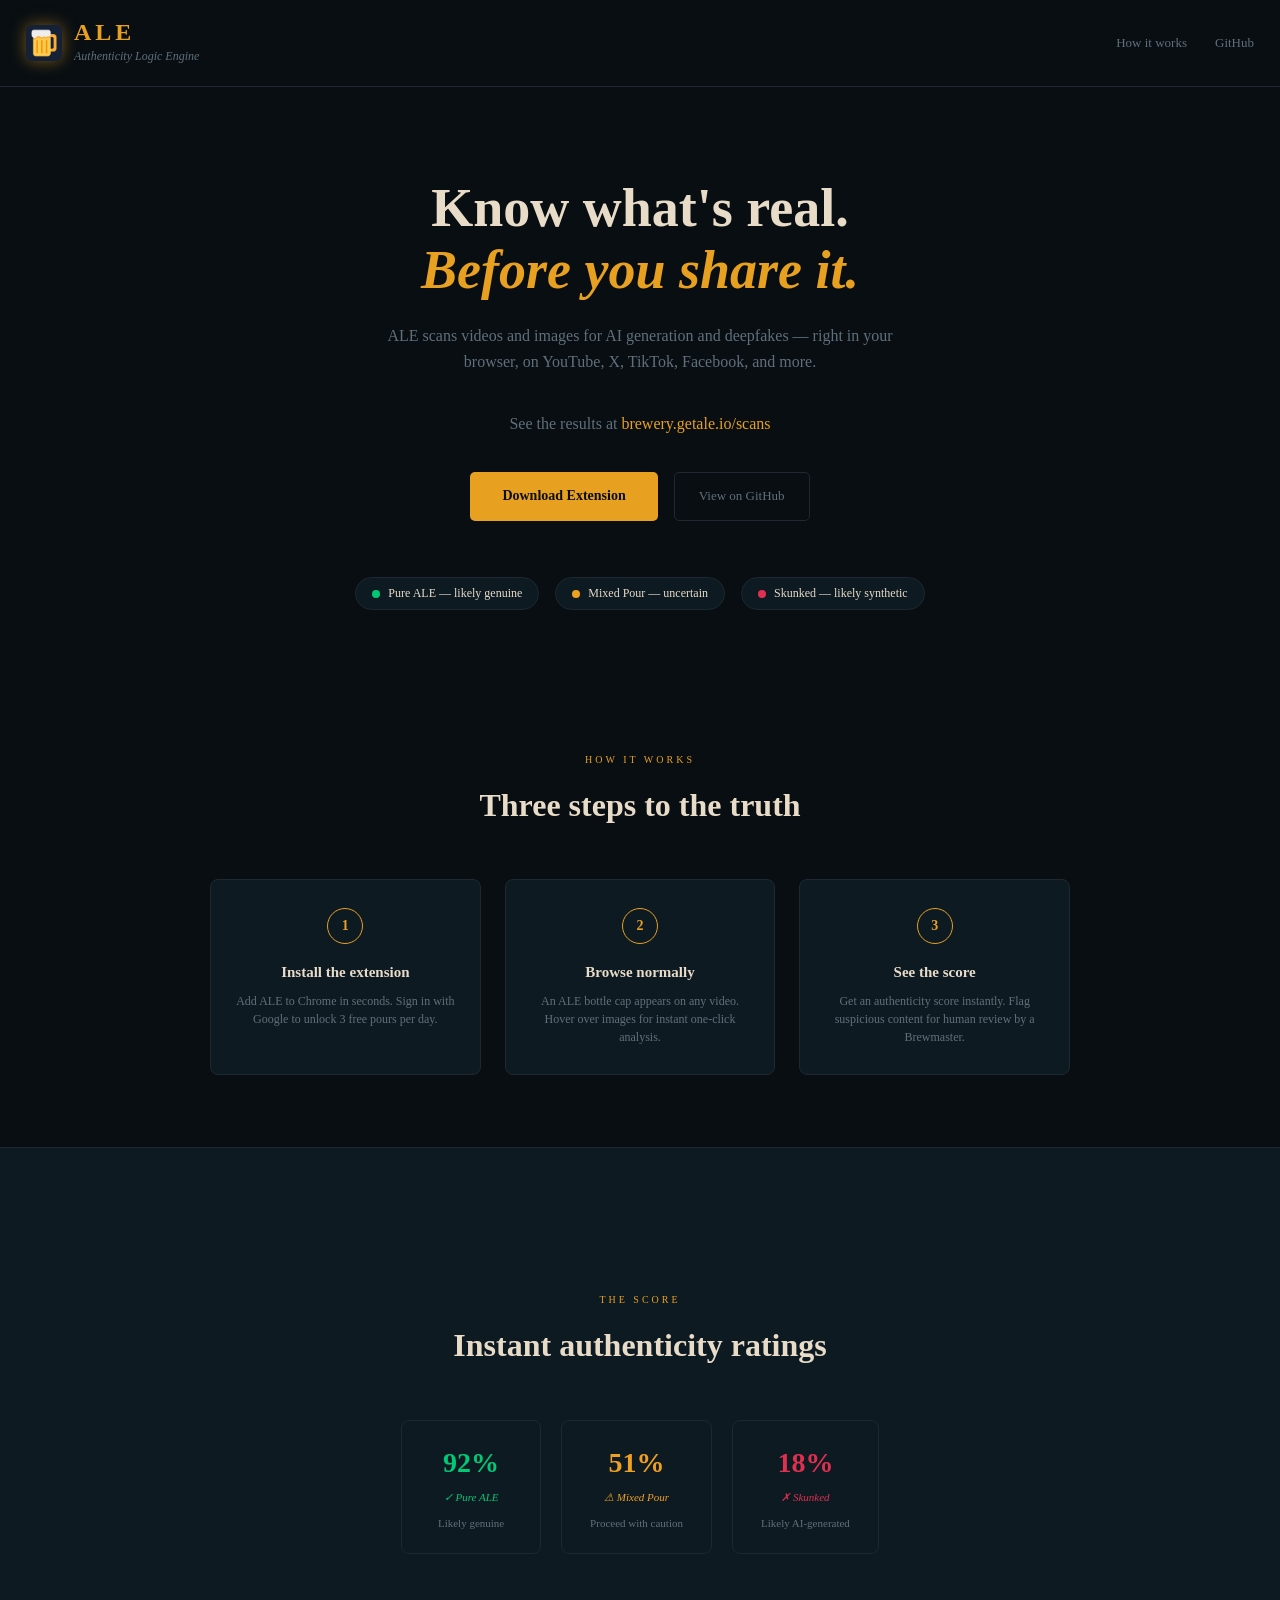
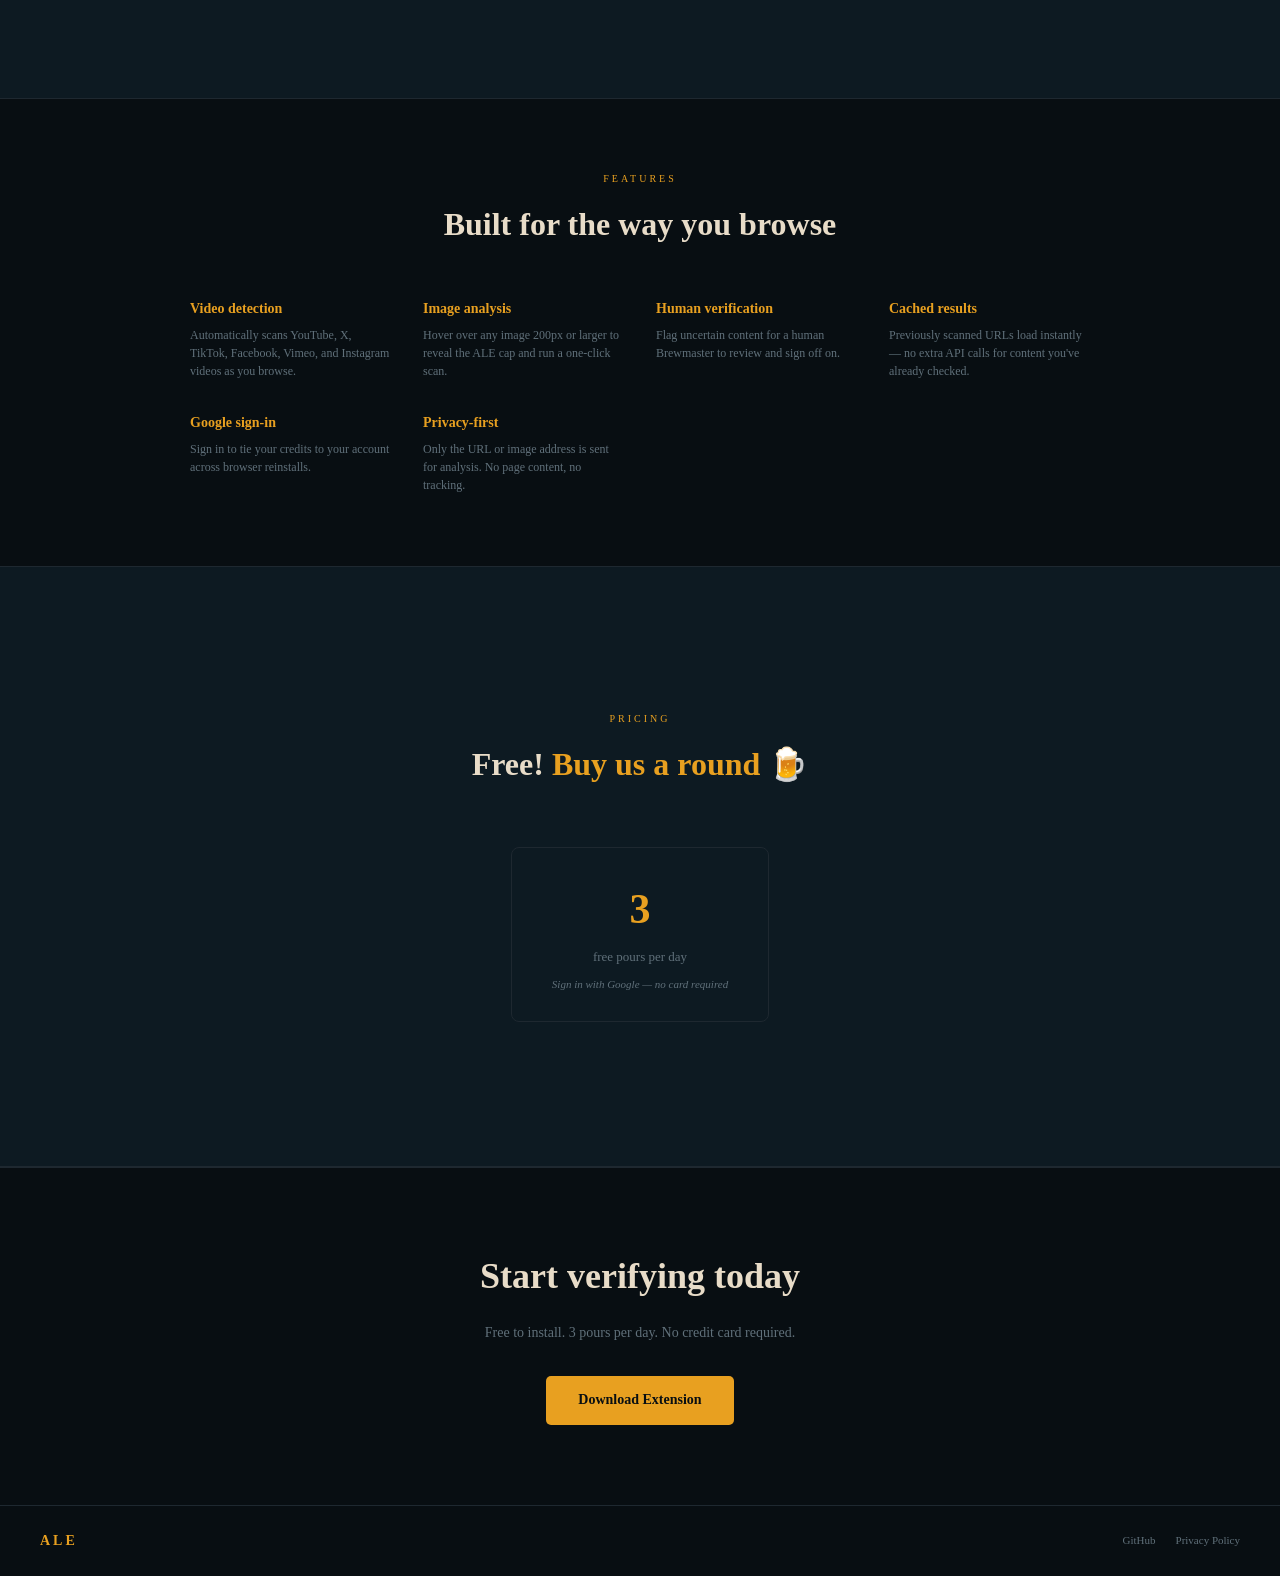
==== docs/index.html @ cec9a6ce "Fixed download button." ====
<!DOCTYPE html>
<html lang="en">
<head>
  <meta charset="UTF-8" />
  <meta name="viewport" content="width=device-width, initial-scale=1.0" />
  <title>ALE — Authenticity Logic Engine</title>
  <meta name="description" content="A Chrome extension that scans videos and images for AI generation and deepfakes — right in your browser." />
  <style>
    *, *::before, *::after { box-sizing: border-box; margin: 0; padding: 0; }

    :root {
      --bg:      #080E12;
      --card:    #0D1A22;
      --border:  #1E2830;
      --amber:   #E8A020;
      --gold:    #FFB84A;
      --muted:   #60707A;
      --text:    #E8DCC8;
      --real:    #00C875;
      --mixed:   #F0A020;
      --skunked: #E03050;
    }

    body {
      background: var(--bg);
      color: var(--text);
      font-family: Georgia, 'Times New Roman', serif;
      line-height: 1.6;
    }

    a { color: var(--amber); text-decoration: none; }
    a:hover { color: var(--gold); }

    /* ── Nav ── */
    nav {
      display: flex;
      align-items: center;
      justify-content: space-between;
      padding: 20px 26px;
      border-bottom: 1px solid var(--border);
    }

    .nav-logo {
      display: flex;
      align-items: center;
      gap: 12px;
      text-decoration: none;
    }

    .nav-logo-icon {
      width: 36px;
      height: 36px;
      border-radius: 6px;
      filter: drop-shadow(0 0 8px rgba(232, 160, 32, 0.5));
    }

    .nav-logo-text {
      font-size: 24px;
      font-weight: bold;
      letter-spacing: 4px;
      color: var(--amber);
      line-height: 1;
    }

    .nav-logo-tagline {
      font-size: 12px;
      color: var(--muted);
      font-style: italic;
      margin-top: 3px;
    }

    .nav-links {
      display: flex;
      gap: 28px;
      font-size: 13px;
      color: var(--muted);
    }

    .nav-links a { color: var(--muted); transition: color 0.15s; }
    .nav-links a:hover { color: var(--text); }

    /* ── Hero ── */
    .hero {
      text-align: center;
      padding: 90px 24px 70px;
      max-width: 720px;
      margin: 0 auto;
    }

    .hero-eyebrow {
      font-size: 11px;
      letter-spacing: 3px;
      text-transform: uppercase;
      color: var(--amber);
      margin-bottom: 20px;
    }

    .hero h1 {
      font-size: clamp(32px, 6vw, 54px);
      line-height: 1.15;
      color: var(--text);
      margin-bottom: 22px;
    }

    .hero h1 em {
      font-style: italic;
      color: var(--amber);
    }

    .hero p {
      font-size: 16px;
      color: var(--muted);
      max-width: 520px;
      margin: 0 auto 36px;
    }

    .btn-primary {
      display: inline-block;
      padding: 13px 32px;
      background: var(--amber);
      color: var(--bg);
      border-radius: 5px;
      font-family: Georgia, serif;
      font-size: 14px;
      font-weight: bold;
      transition: background 0.15s;
    }

    .btn-primary:hover { background: var(--gold); color: var(--bg); }

    .btn-secondary {
      display: inline-block;
      padding: 13px 24px;
      border: 1px solid var(--border);
      color: var(--muted);
      border-radius: 5px;
      font-family: Georgia, serif;
      font-size: 13px;
      margin-left: 12px;
      transition: border-color 0.15s, color 0.15s;
    }

    .btn-secondary:hover { border-color: var(--amber); color: var(--text); }

    /* ── Demo pill ── */
    .demo-pills {
      display: flex;
      justify-content: center;
      gap: 16px;
      margin-top: 56px;
      flex-wrap: wrap;
    }

    .pill {
      background: var(--card);
      border: 1px solid var(--border);
      border-radius: 999px;
      padding: 6px 16px;
      font-size: 12px;
      display: flex;
      align-items: center;
      gap: 8px;
    }

    .pill-dot {
      width: 8px;
      height: 8px;
      border-radius: 50%;
      flex-shrink: 0;
    }

    /* ── How it works ── */
    section { padding: 72px 24px; }

    .section-label {
      text-align: center;
      font-size: 10px;
      letter-spacing: 3px;
      text-transform: uppercase;
      color: var(--amber);
      margin-bottom: 12px;
    }

    section h2 {
      text-align: center;
      font-size: clamp(22px, 4vw, 32px);
      color: var(--text);
      margin-bottom: 48px;
    }

    .steps {
      display: grid;
      grid-template-columns: repeat(auto-fit, minmax(220px, 1fr));
      gap: 24px;
      max-width: 860px;
      margin: 0 auto;
    }

    .step {
      background: var(--card);
      border: 1px solid var(--border);
      border-radius: 8px;
      padding: 28px 24px;
      text-align: center;
    }

    .step-num {
      width: 36px;
      height: 36px;
      border-radius: 50%;
      border: 1px solid var(--amber);
      color: var(--amber);
      font-size: 14px;
      font-weight: bold;
      display: flex;
      align-items: center;
      justify-content: center;
      margin: 0 auto 16px;
    }

    .step h3 {
      font-size: 15px;
      color: var(--text);
      margin-bottom: 8px;
    }

    .step p {
      font-size: 12px;
      color: var(--muted);
      line-height: 1.5;
    }

    /* ── Features ── */
    .features-bg { background: var(--card); border-top: 1px solid var(--border); border-bottom: 1px solid var(--border); }

    .features {
      display: grid;
      grid-template-columns: repeat(auto-fit, minmax(200px, 1fr));
      gap: 32px;
      max-width: 900px;
      margin: 0 auto;
    }

    .feature h3 {
      font-size: 14px;
      color: var(--amber);
      margin-bottom: 6px;
    }

    .feature p {
      font-size: 12px;
      color: var(--muted);
      line-height: 1.5;
    }

    /* ── Score sample ── */
    .score-row {
      display: flex;
      justify-content: center;
      gap: 20px;
      flex-wrap: wrap;
      max-width: 600px;
      margin: 0 auto;
    }

    .score-card {
      background: var(--card);
      border: 1px solid var(--border);
      border-radius: 8px;
      padding: 20px 28px;
      text-align: center;
      min-width: 140px;
    }

    .score-val {
      font-size: 28px;
      font-weight: bold;
      margin-bottom: 4px;
    }

    .score-tag {
      font-size: 11px;
      font-style: italic;
    }

    /* ── Credits ── */
    .credits-section { text-align: center; }

    .credits-box {
      display: inline-block;
      background: var(--card);
      border: 1px solid var(--border);
      border-radius: 8px;
      padding: 28px 40px;
      margin-top: 8px;
    }

    .credits-box .big { font-size: 42px; font-weight: bold; color: var(--amber); }
    .credits-box .label { font-size: 13px; color: var(--muted); margin-top: 4px; }
    .credits-box .sub { font-size: 11px; color: var(--muted); margin-top: 8px; font-style: italic; }

    /* ── CTA ── */
    .cta-section {
      text-align: center;
      padding: 80px 24px;
      border-top: 1px solid var(--border);
    }

    .cta-section h2 {
      font-size: clamp(22px, 4vw, 36px);
      margin-bottom: 16px;
    }

    .cta-section p {
      color: var(--muted);
      font-size: 14px;
      margin-bottom: 32px;
    }

    /* ── Footer ── */
    footer {
      border-top: 1px solid var(--border);
      padding: 24px 40px;
      display: flex;
      align-items: center;
      justify-content: space-between;
      flex-wrap: wrap;
      gap: 12px;
    }

    footer .foot-logo { font-size: 14px; font-weight: bold; letter-spacing: 3px; color: var(--amber); }
    footer .foot-links { display: flex; gap: 20px; font-size: 11px; color: var(--muted); }
    footer .foot-links a { color: var(--muted); transition: color 0.15s; }
    footer .foot-links a:hover { color: var(--text); }
  </style>
</head>
<body>

<nav>
  <a class="nav-logo" href="#">
    <img src="ale-icon.png" alt="ALE" width="36" height="36" class="nav-logo-icon">
    <div>
      <div class="nav-logo-text">ALE</div>
      <div class="nav-logo-tagline">Authenticity Logic Engine</div>
    </div>
  </a>
  <div class="nav-links">
    <a href="#how-it-works">How it works</a>
    <a href="https://github.com/jackfperryjr/ale-extension" target="_blank" rel="noopener">GitHub</a>
  </div>
</nav>

<!-- ── Hero ── -->
<section class="hero">
  <h1>Know what's real.<br><em>Before you share it.</em></h1>
  <p>
    ALE scans videos and images for AI generation and deepfakes — right in your browser,
    on YouTube, X, TikTok, Facebook, and more.
  </p>
  <p>
    See the results at <a href="https://brewery.getale.io/scans" target="_blank" rel="noopener">brewery.getale.io/scans</a>
  </p>
  <div>
    <a class="btn-primary" href="https://github.com/jackfperryjr/ale-extension/releases/latest/download/ale-extension.zip">
      Download Extension
    </a>
    <a class="btn-secondary" href="https://github.com/jackfperryjr/ale-extension" target="_blank" rel="noopener">
      View on GitHub
    </a>
  </div>

  <div class="demo-pills">
    <div class="pill">
      <span class="pill-dot" style="background: var(--real)"></span>
      <span>Pure ALE &mdash; likely genuine</span>
    </div>
    <div class="pill">
      <span class="pill-dot" style="background: var(--mixed)"></span>
      <span>Mixed Pour &mdash; uncertain</span>
    </div>
    <div class="pill">
      <span class="pill-dot" style="background: var(--skunked)"></span>
      <span>Skunked &mdash; likely synthetic</span>
    </div>
  </div>
</section>

<!-- ── How it works ── -->
<section id="how-it-works">
  <p class="section-label">How it works</p>
  <h2>Three steps to the truth</h2>
  <div class="steps">
    <div class="step">
      <div class="step-num">1</div>
      <h3>Install the extension</h3>
      <p>Add ALE to Chrome in seconds. Sign in with Google to unlock 3 free pours per day.</p>
    </div>
    <div class="step">
      <div class="step-num">2</div>
      <h3>Browse normally</h3>
      <p>An ALE bottle cap appears on any video. Hover over images for instant one-click analysis.</p>
    </div>
    <div class="step">
      <div class="step-num">3</div>
      <h3>See the score</h3>
      <p>Get an authenticity score instantly. Flag suspicious content for human review by a Brewmaster.</p>
    </div>
  </div>
</section>

<!-- ── Score examples ── -->
<section class="features-bg">
  <section>
    <p class="section-label">The score</p>
    <h2>Instant authenticity ratings</h2>
    <div class="score-row">
      <div class="score-card">
        <div class="score-val" style="color: var(--real)">92%</div>
        <div class="score-tag" style="color: var(--real)">✓ Pure ALE</div>
        <div style="font-size:11px; color:var(--muted); margin-top:8px;">Likely genuine</div>
      </div>
      <div class="score-card">
        <div class="score-val" style="color: var(--mixed)">51%</div>
        <div class="score-tag" style="color: var(--mixed)">⚠ Mixed Pour</div>
        <div style="font-size:11px; color:var(--muted); margin-top:8px;">Proceed with caution</div>
      </div>
      <div class="score-card">
        <div class="score-val" style="color: var(--skunked)">18%</div>
        <div class="score-tag" style="color: var(--skunked)">✗ Skunked</div>
        <div style="font-size:11px; color:var(--muted); margin-top:8px;">Likely AI-generated</div>
      </div>
    </div>
  </section>
</section>

<!-- ── Features ── -->
<section>
  <p class="section-label">Features</p>
  <h2>Built for the way you browse</h2>
  <div class="features">
    <div class="feature">
      <h3>Video detection</h3>
      <p>Automatically scans YouTube, X, TikTok, Facebook, Vimeo, and Instagram videos as you browse.</p>
    </div>
    <div class="feature">
      <h3>Image analysis</h3>
      <p>Hover over any image 200px or larger to reveal the ALE cap and run a one-click scan.</p>
    </div>
    <div class="feature">
      <h3>Human verification</h3>
      <p>Flag uncertain content for a human Brewmaster to review and sign off on.</p>
    </div>
    <div class="feature">
      <h3>Cached results</h3>
      <p>Previously scanned URLs load instantly — no extra API calls for content you've already checked.</p>
    </div>
    <div class="feature">
      <h3>Google sign-in</h3>
      <p>Sign in to tie your credits to your account across browser reinstalls.</p>
    </div>
    <div class="feature">
      <h3>Privacy-first</h3>
      <p>Only the URL or image address is sent for analysis. No page content, no tracking.</p>
    </div>
  </div>
</section>

<!-- ── Credits ── -->
<section class="features-bg">
  <section class="credits-section">
    <p class="section-label">Pricing</p>
    <h2>Free! <a href="https://buy.stripe.com/aFafZj7YI6n06d3fxG0Fi00" target="_blank" rel="noopener">Buy us a round 🍺</a></h2>
    <div class="credits-box">
      <div class="big">3</div>
      <div class="label">free pours per day</div>
      <div class="sub">Sign in with Google &mdash; no card required</div>
    </div>
  </section>
</section>

<!-- ── CTA ── -->
<section class="cta-section">
  <h2>Start verifying today</h2>
  <p>Free to install. 3 pours per day. No credit card required.</p>
  <a class="btn-primary" href="https://github.com/jackfperryjr/ale-extension/releases/latest" target="_blank" rel="noopener">
    Download Extension
  </a>
</section>

<footer>
  <span class="foot-logo">ALE</span>
  <div class="foot-links">
    <a href="https://github.com/jackfperryjr/ale-extension" target="_blank" rel="noopener">GitHub</a>
    <a href="privacy.html">Privacy Policy</a>
  </div>
</footer>

</body>
</html>
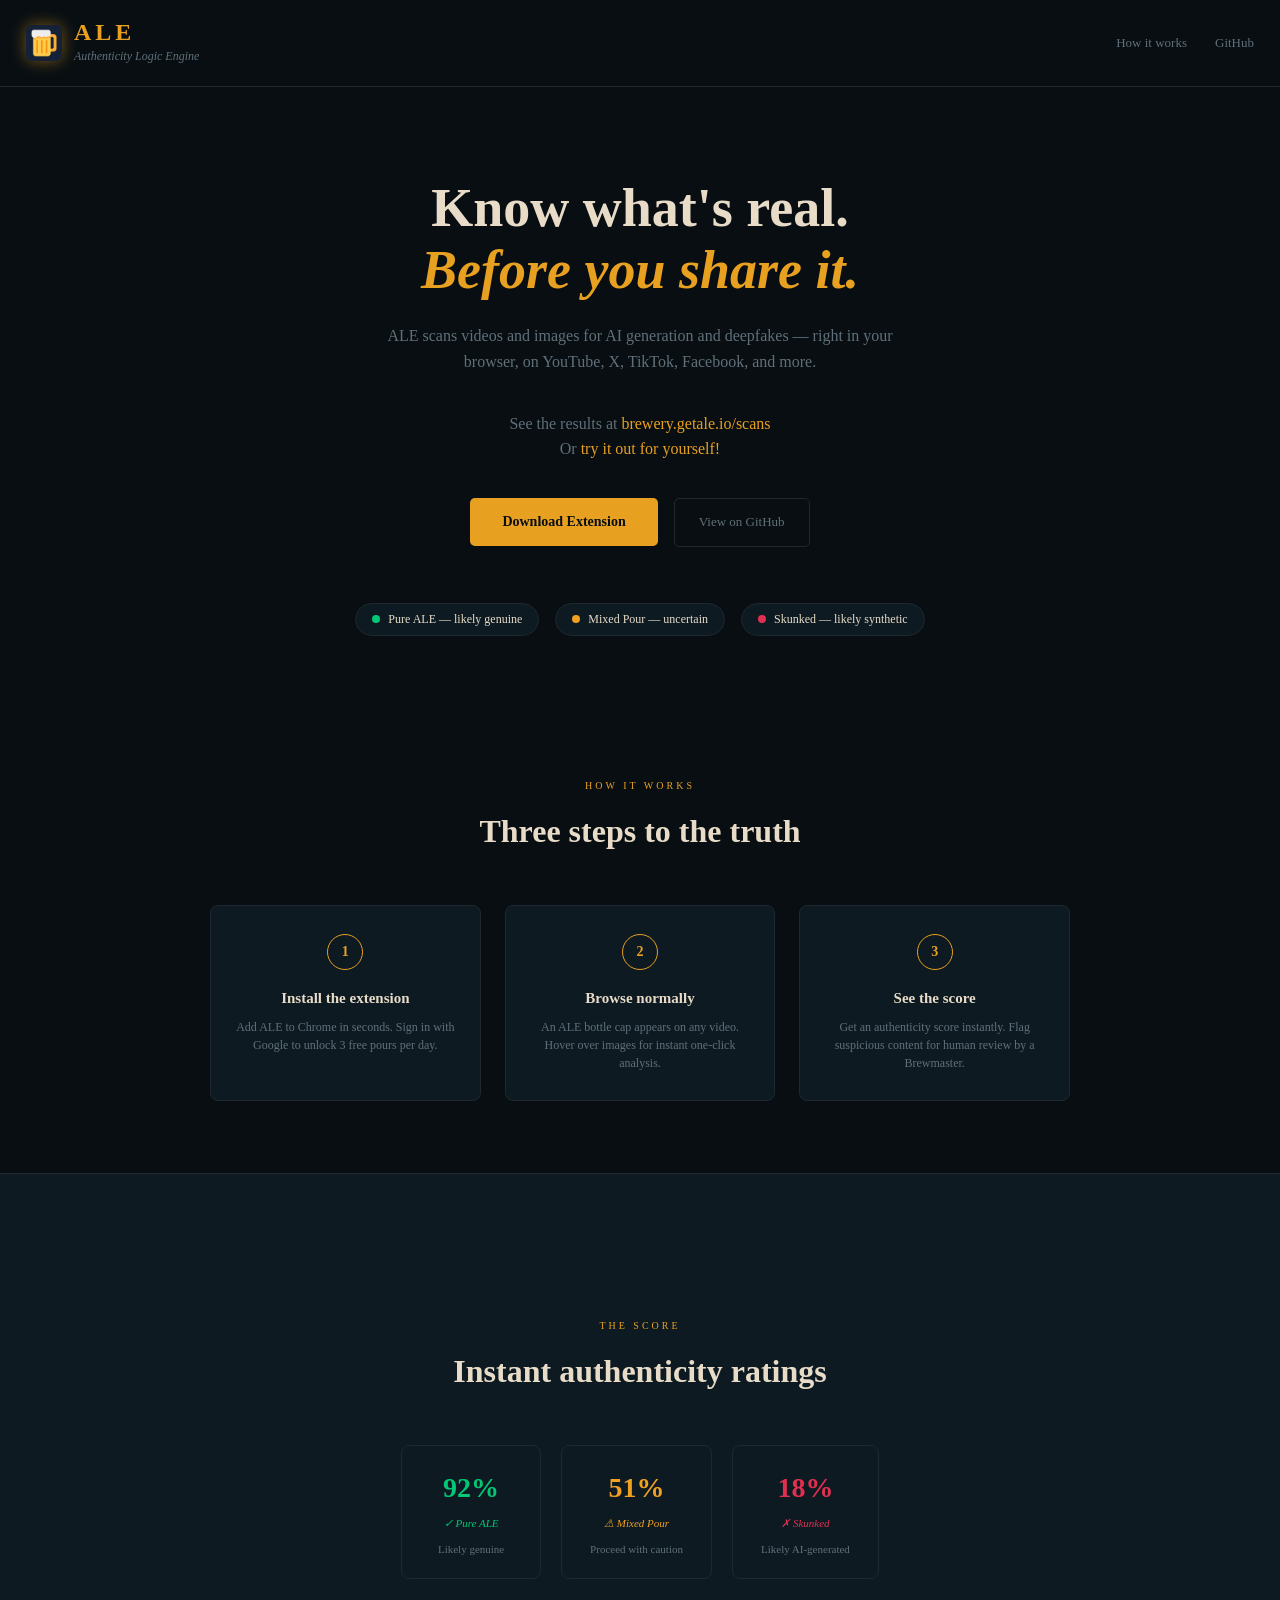
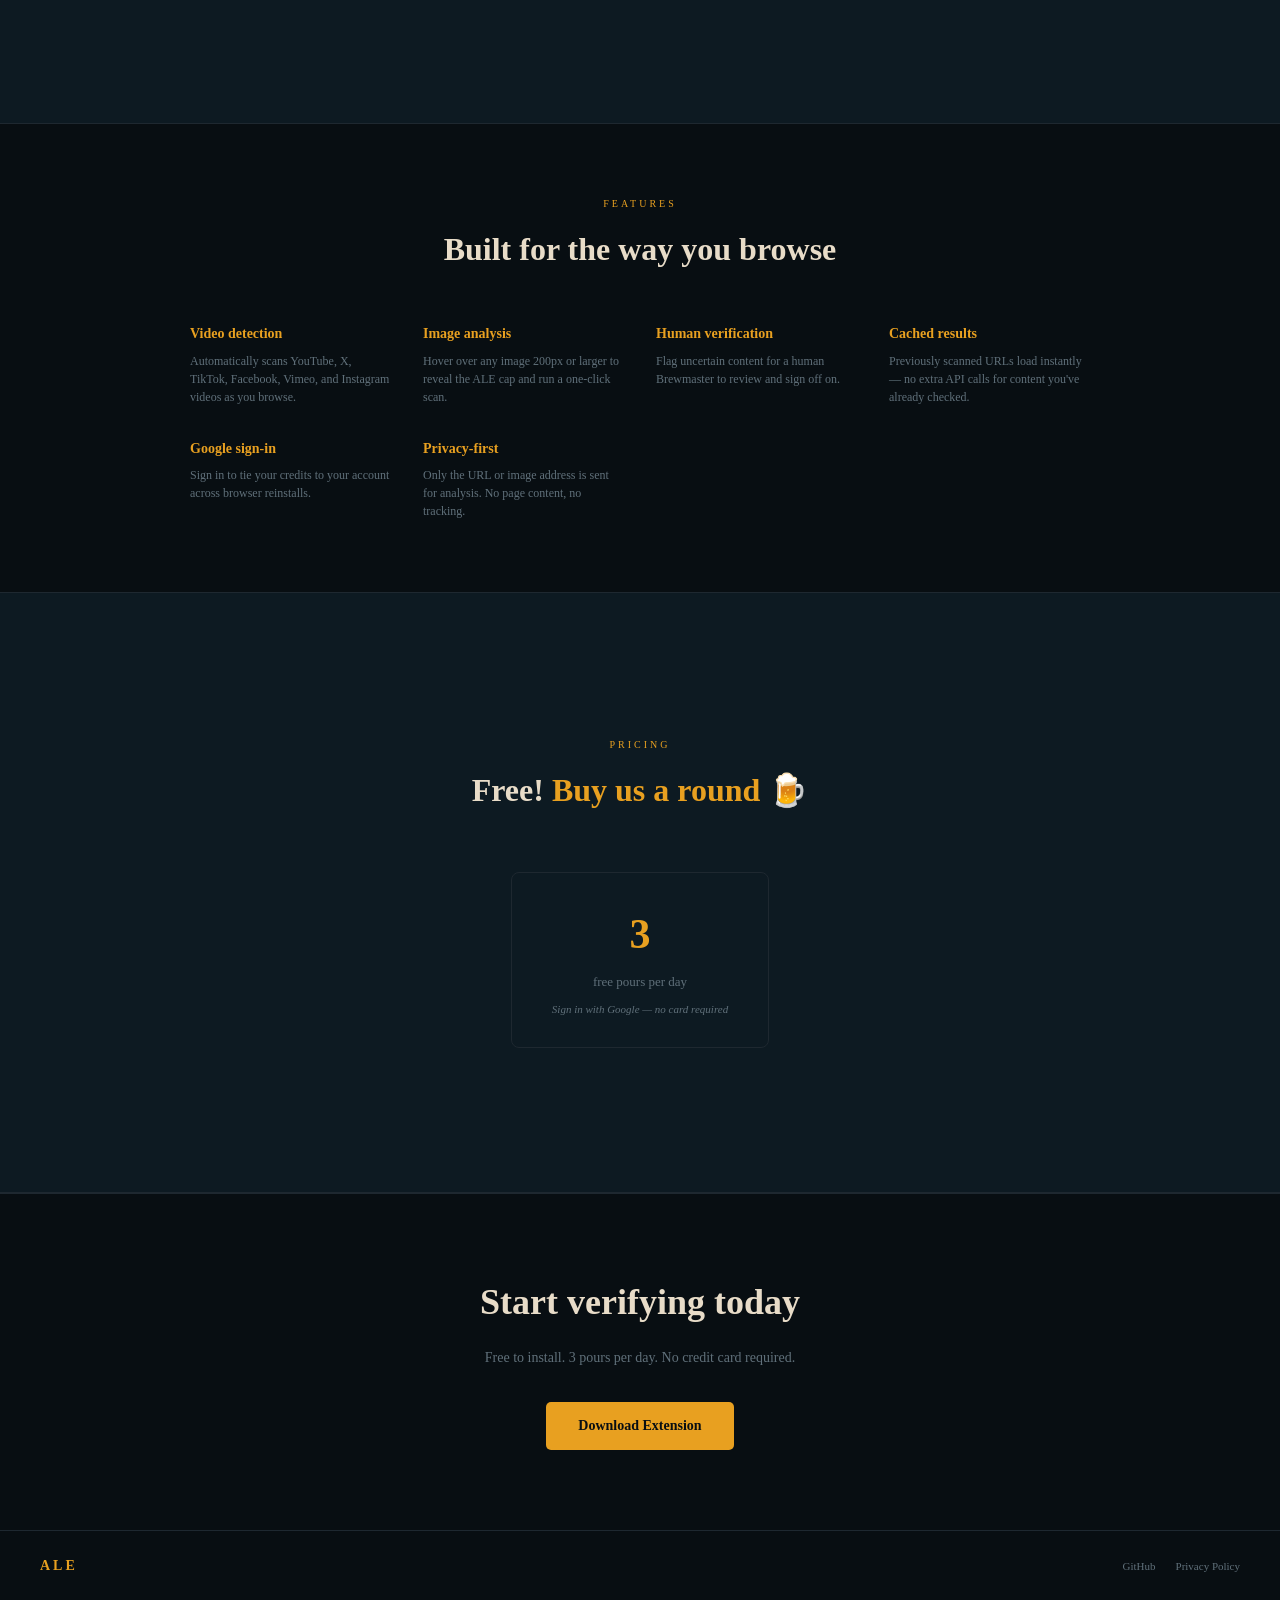
==== commit 137ca584: "Added link to try." ====
--- a/docs/index.html
+++ b/docs/index.html
@@ -359,6 +359,8 @@
   </p>
   <p>
     See the results at <a href="https://brewery.getale.io/scans" target="_blank" rel="noopener">brewery.getale.io/scans</a>
+  <br/>
+    Or <a href="https://brewery.getale.io/try" target="_blank" rel="noopener">try it out for yourself!</a>
   </p>
   <div>
     <a class="btn-primary" href="https://github.com/jackfperryjr/ale-extension/releases/latest/download/ale-extension.zip">
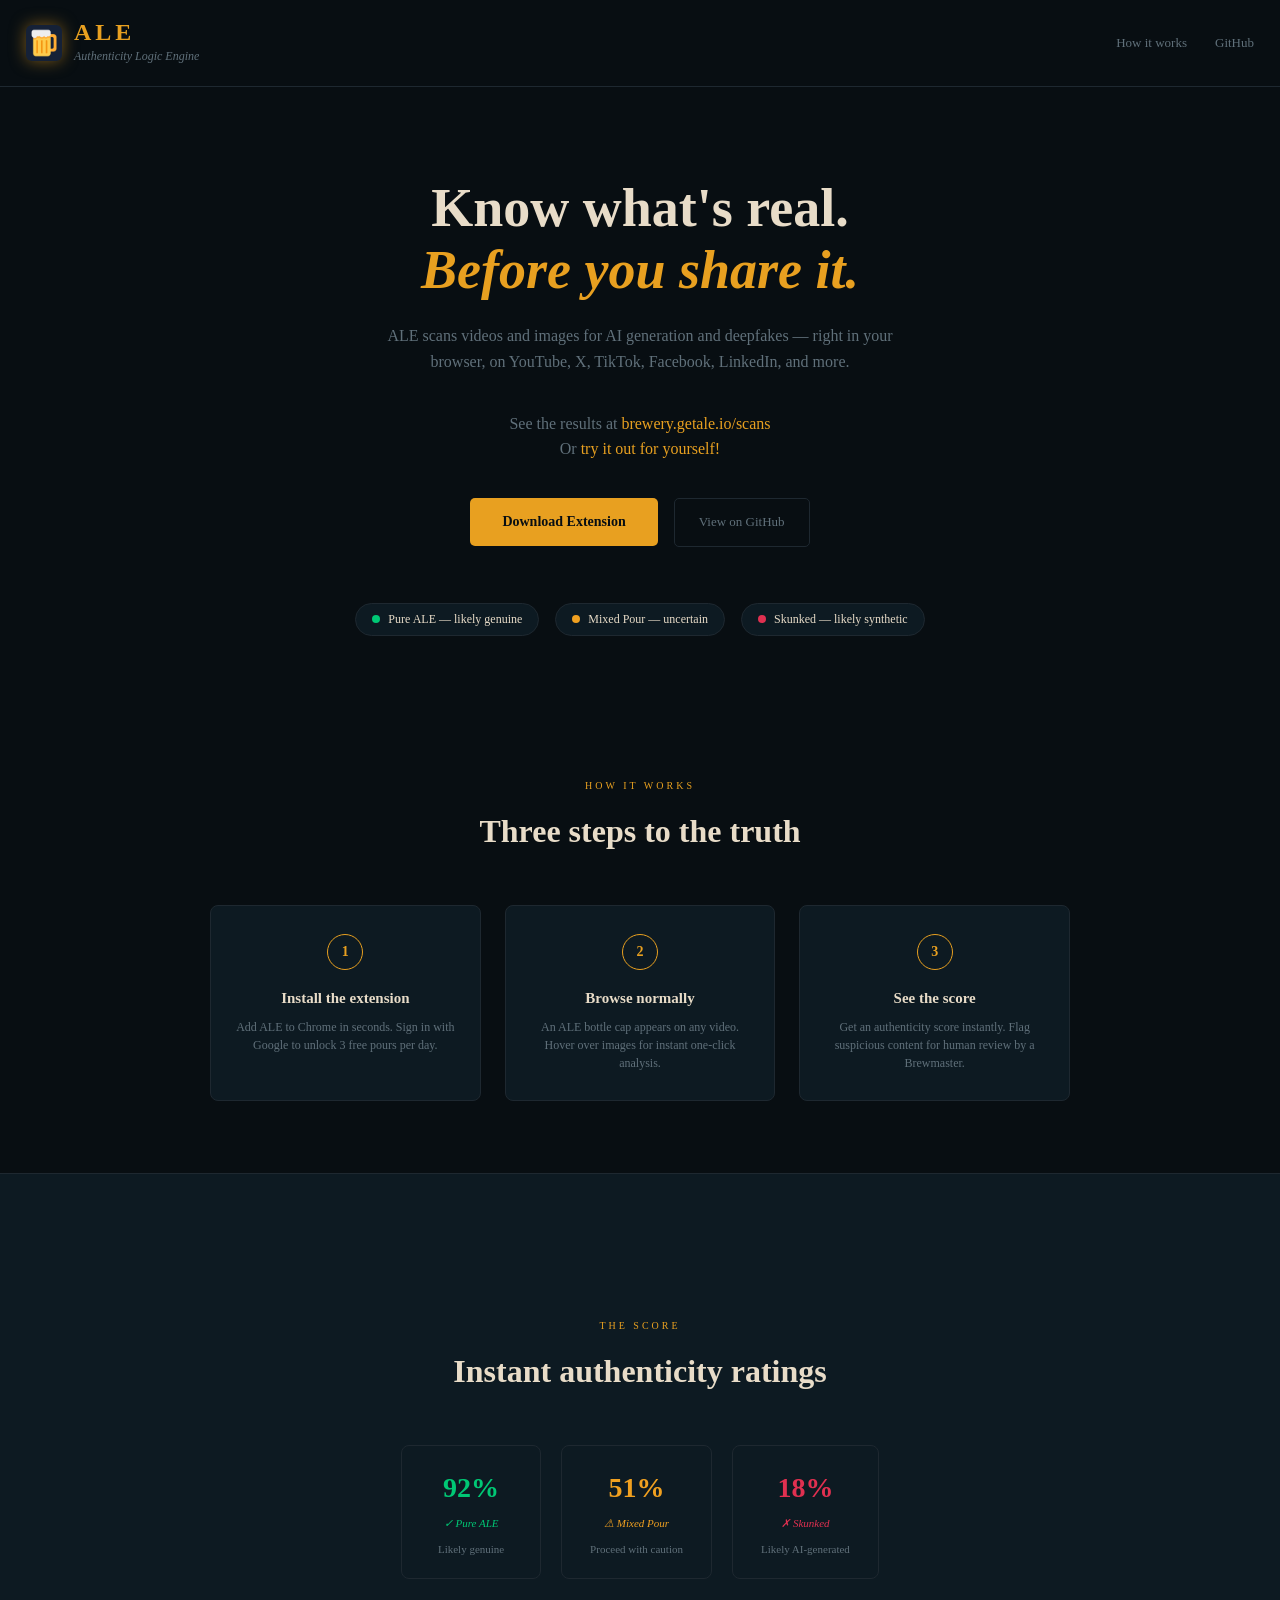
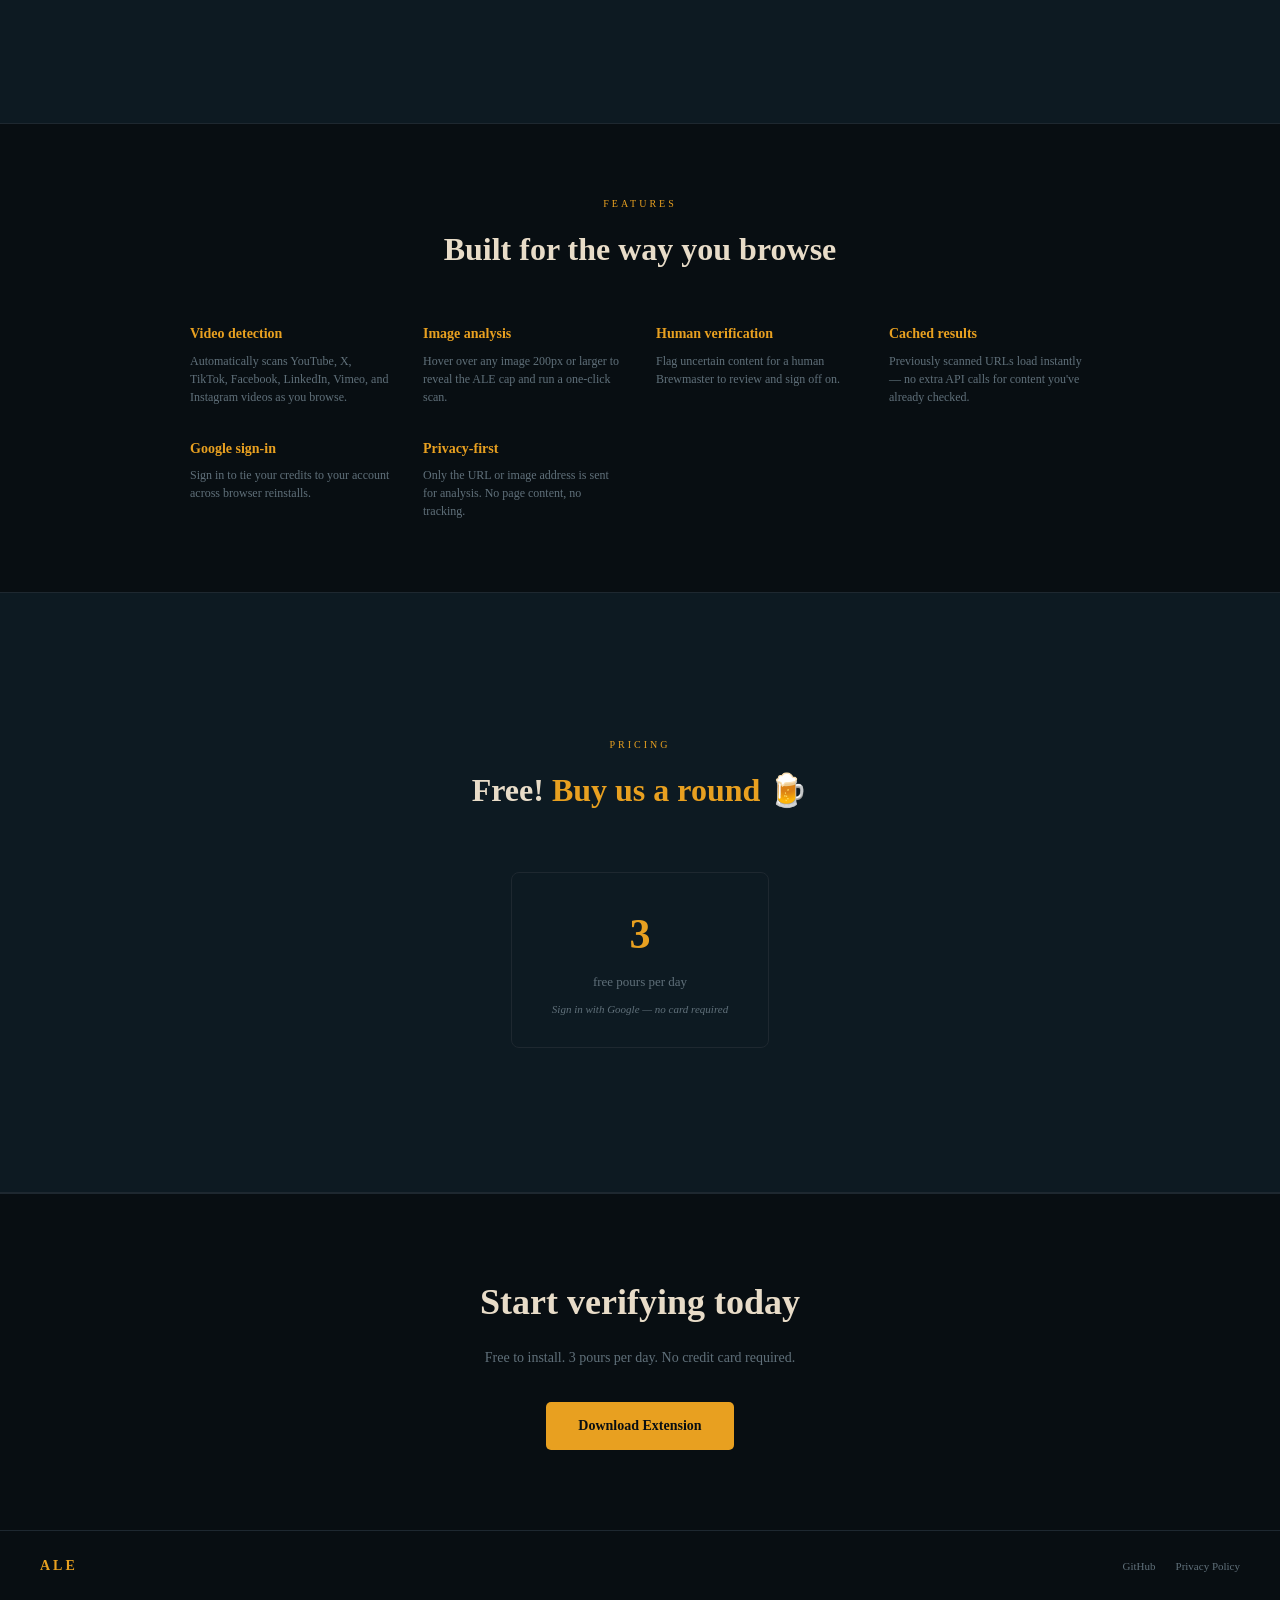
==== commit 240a6281: "Added more platforms." ====
--- a/docs/index.html
+++ b/docs/index.html
@@ -336,6 +336,8 @@
 </head>
 <body>
 
+<div id="statusBanner" style="display:none; background:#3A2800; color:#F0A020; font-size:13px; text-align:center; padding:10px 24px; border-bottom:1px solid #5A3800;"></div>
+
 <nav>
   <a class="nav-logo" href="#">
     <img src="ale-icon.png" alt="ALE" width="36" height="36" class="nav-logo-icon">
@@ -355,7 +357,7 @@
   <h1>Know what's real.<br><em>Before you share it.</em></h1>
   <p>
     ALE scans videos and images for AI generation and deepfakes — right in your browser,
-    on YouTube, X, TikTok, Facebook, and more.
+    on YouTube, X, TikTok, Facebook, LinkedIn, and more.
   </p>
   <p>
     See the results at <a href="https://brewery.getale.io/scans" target="_blank" rel="noopener">brewery.getale.io/scans</a>
@@ -442,7 +444,7 @@
   <div class="features">
     <div class="feature">
       <h3>Video detection</h3>
-      <p>Automatically scans YouTube, X, TikTok, Facebook, Vimeo, and Instagram videos as you browse.</p>
+      <p>Automatically scans YouTube, X, TikTok, Facebook, LinkedIn, Vimeo, and Instagram videos as you browse.</p>
     </div>
     <div class="feature">
       <h3>Image analysis</h3>
@@ -497,5 +499,17 @@
   </div>
 </footer>
 
+<script>
+  fetch('https://api.getale.io/status')
+    .then(r => r.json())
+    .then(({ active, message }) => {
+      if (active && message) {
+        const b = document.getElementById('statusBanner');
+        b.textContent = message;
+        b.style.display = 'block';
+      }
+    })
+    .catch(() => {});
+</script>
 </body>
 </html>
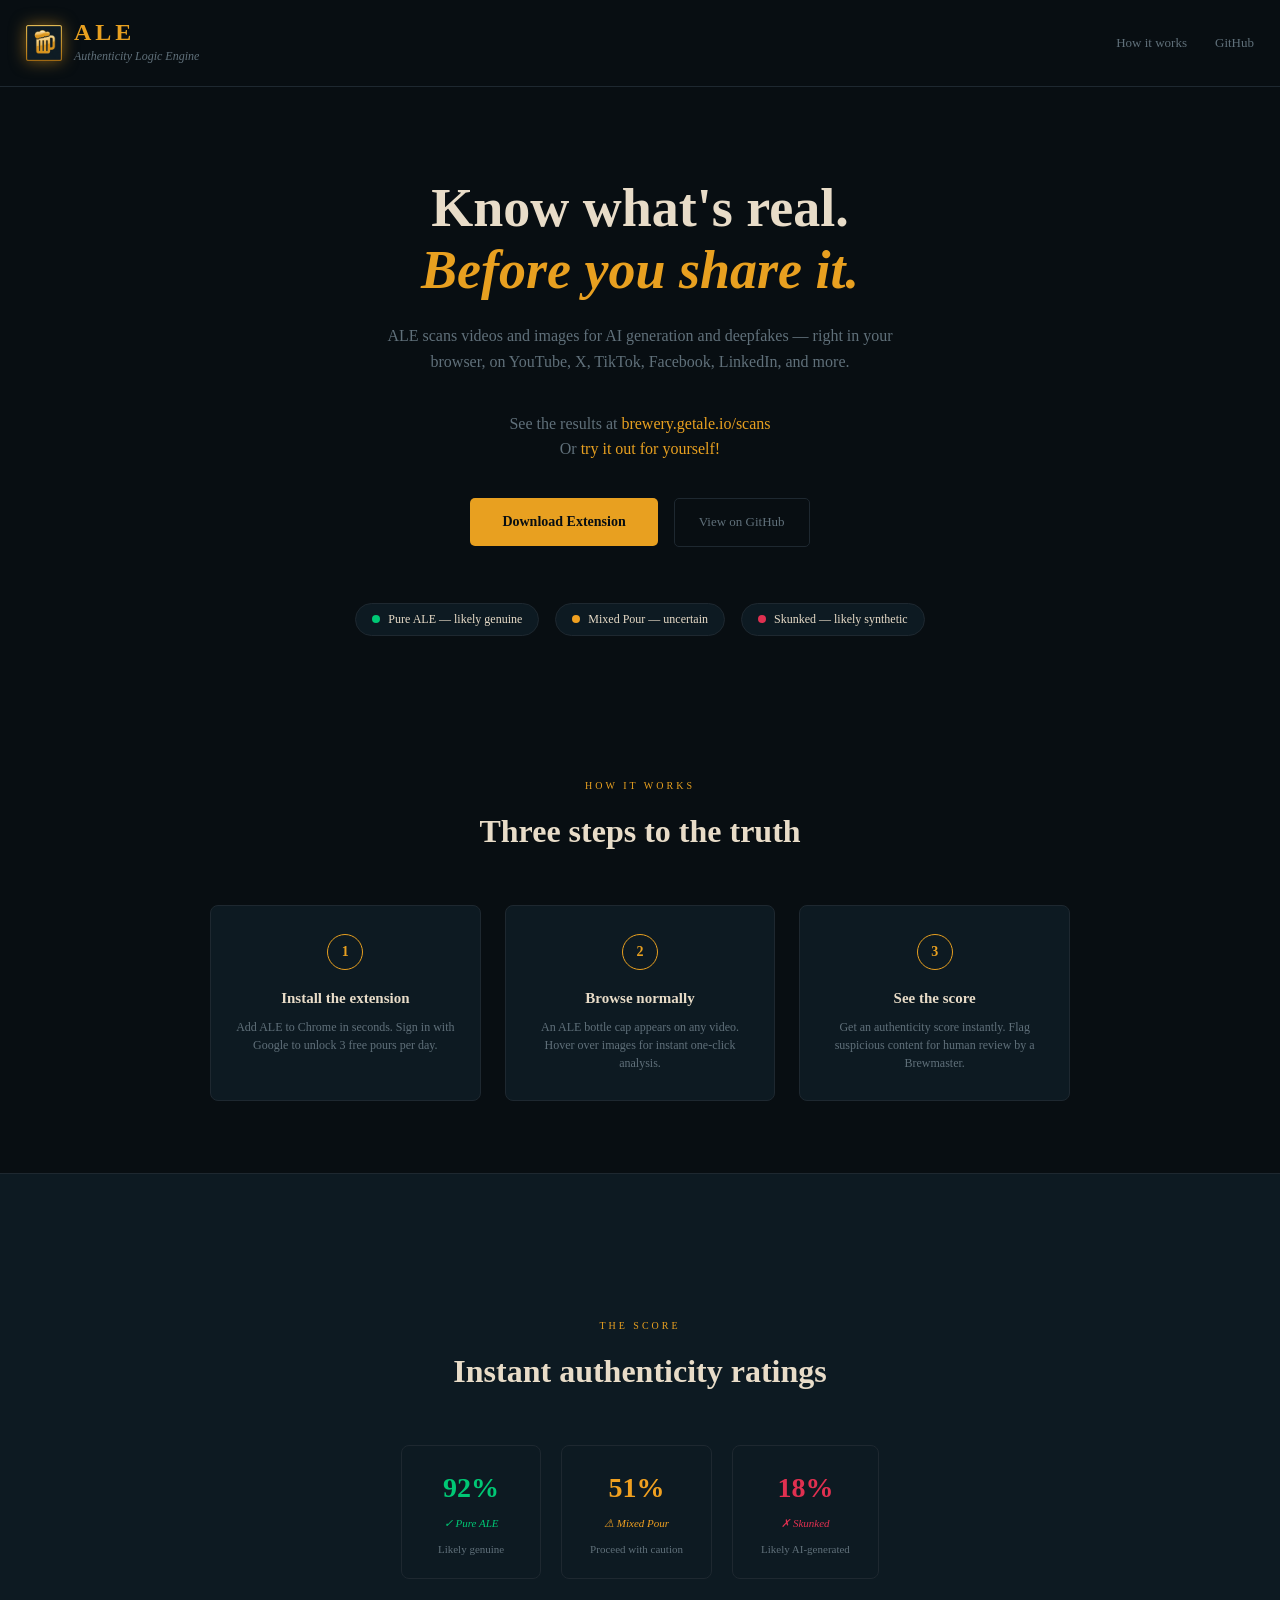
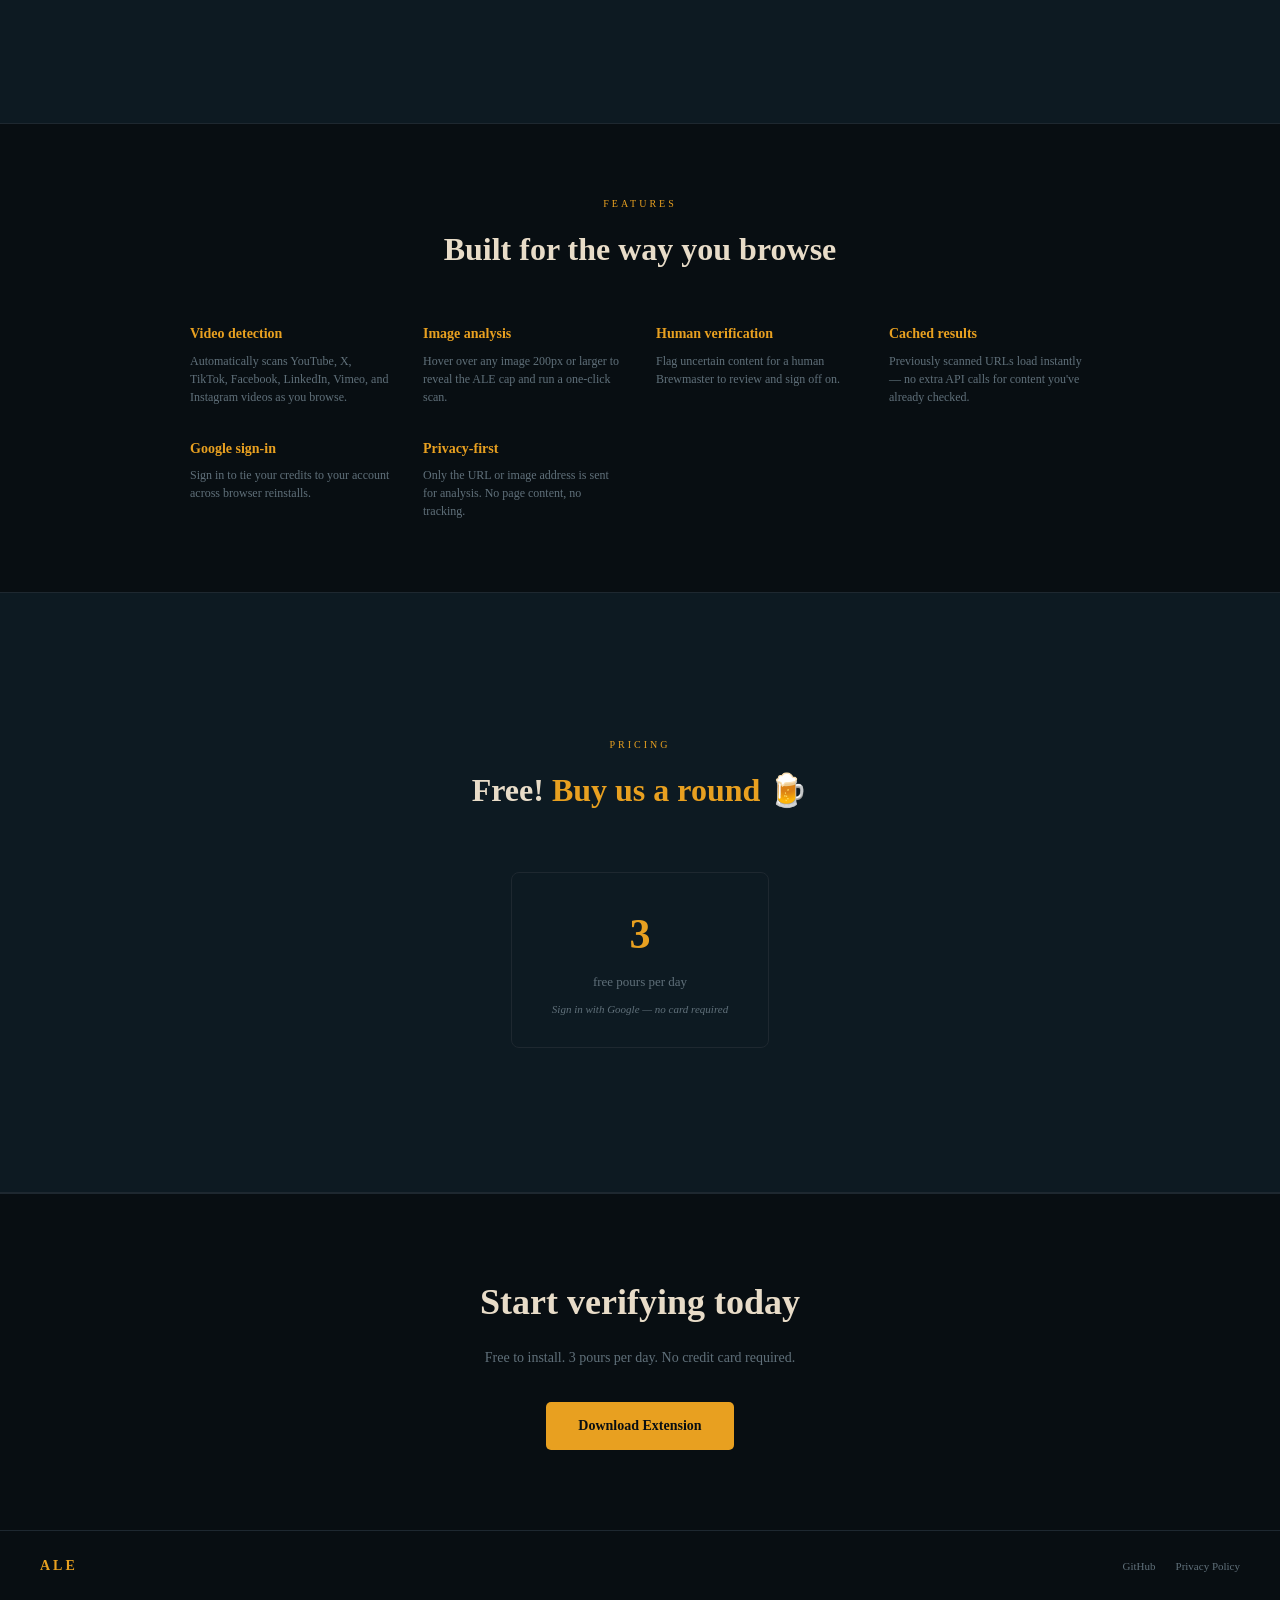
==== commit 267246d7: "Fixed shadow around icons." ====
--- a/docs/index.html
+++ b/docs/index.html
@@ -50,7 +50,6 @@
     .nav-logo-icon {
       width: 36px;
       height: 36px;
-      border-radius: 6px;
       filter: drop-shadow(0 0 8px rgba(232, 160, 32, 0.5));
     }
 
@@ -335,8 +334,6 @@
   </style>
 </head>
 <body>
-
-<div id="statusBanner" style="display:none; background:#3A2800; color:#F0A020; font-size:13px; text-align:center; padding:10px 24px; border-bottom:1px solid #5A3800;"></div>
 
 <nav>
   <a class="nav-logo" href="#">
@@ -499,17 +496,5 @@
   </div>
 </footer>
 
-<script>
-  fetch('https://api.getale.io/status')
-    .then(r => r.json())
-    .then(({ active, message }) => {
-      if (active && message) {
-        const b = document.getElementById('statusBanner');
-        b.textContent = message;
-        b.style.display = 'block';
-      }
-    })
-    .catch(() => {});
-</script>
 </body>
 </html>
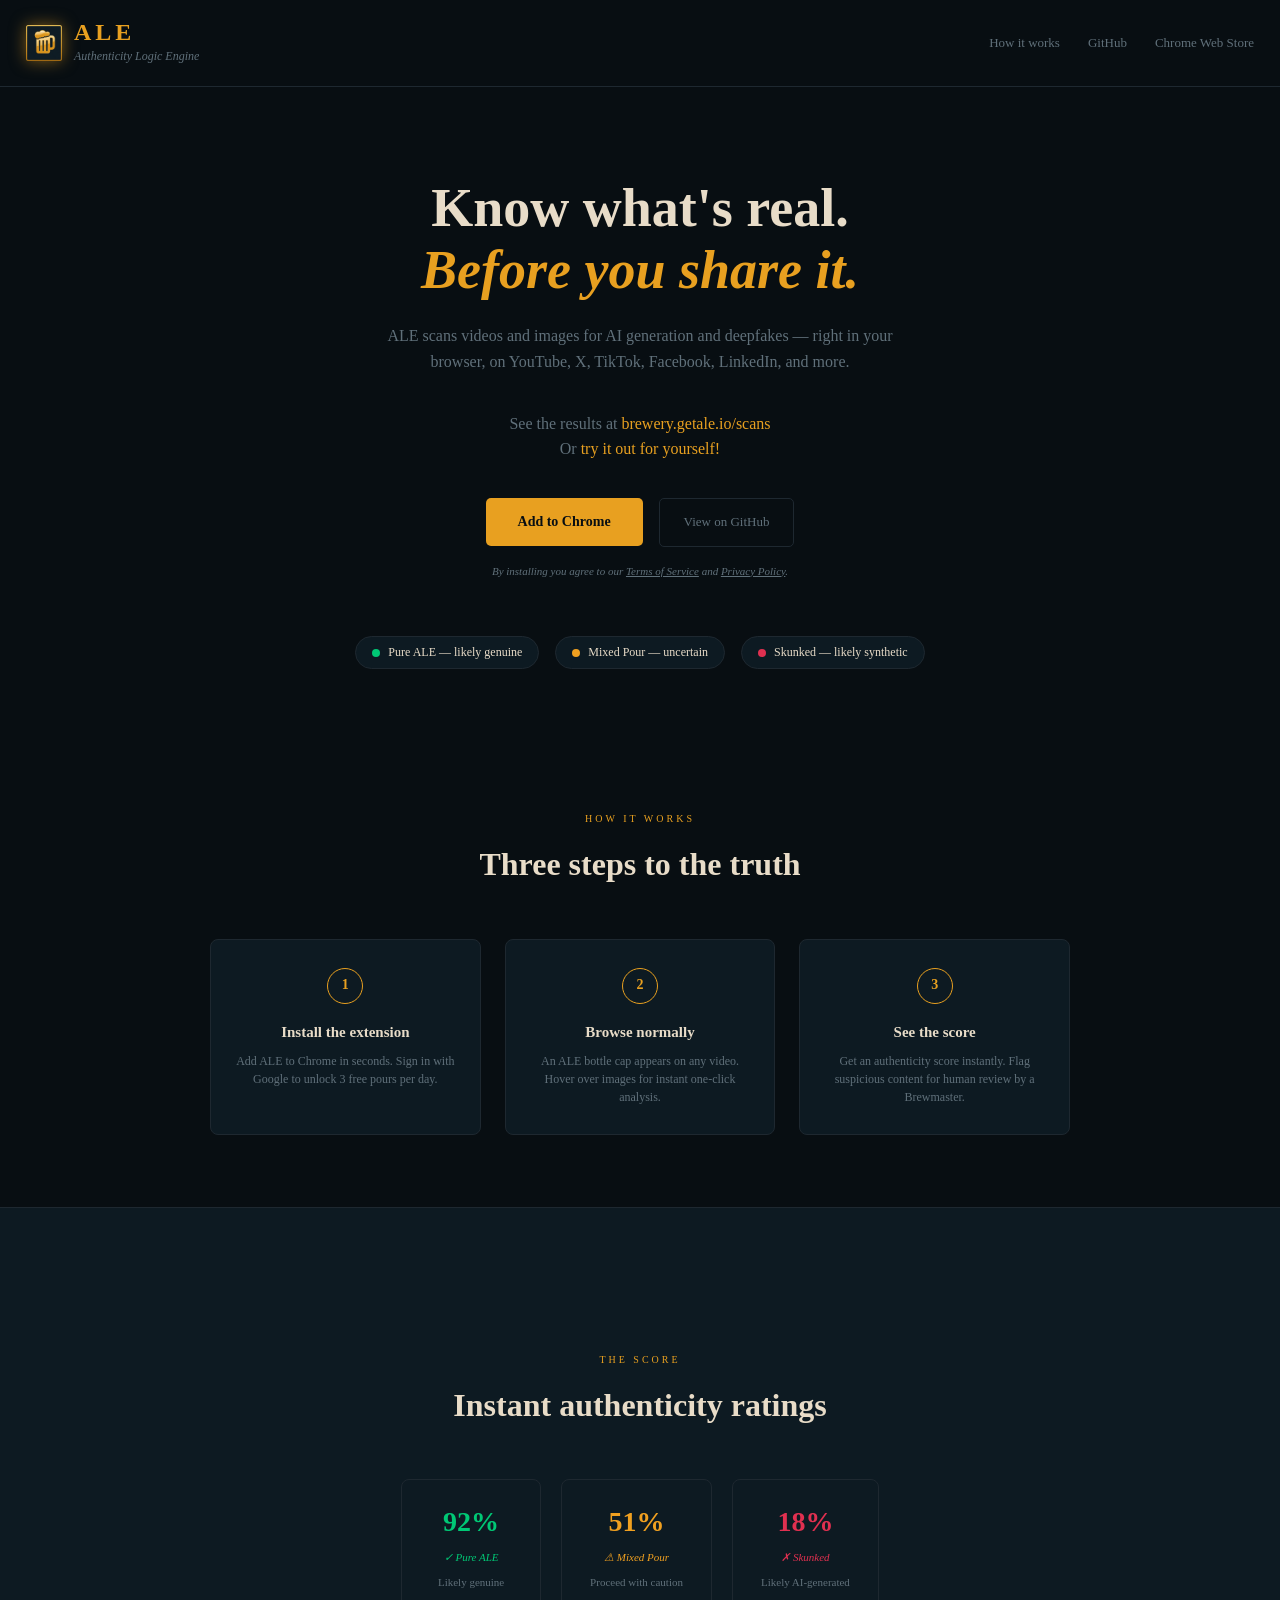
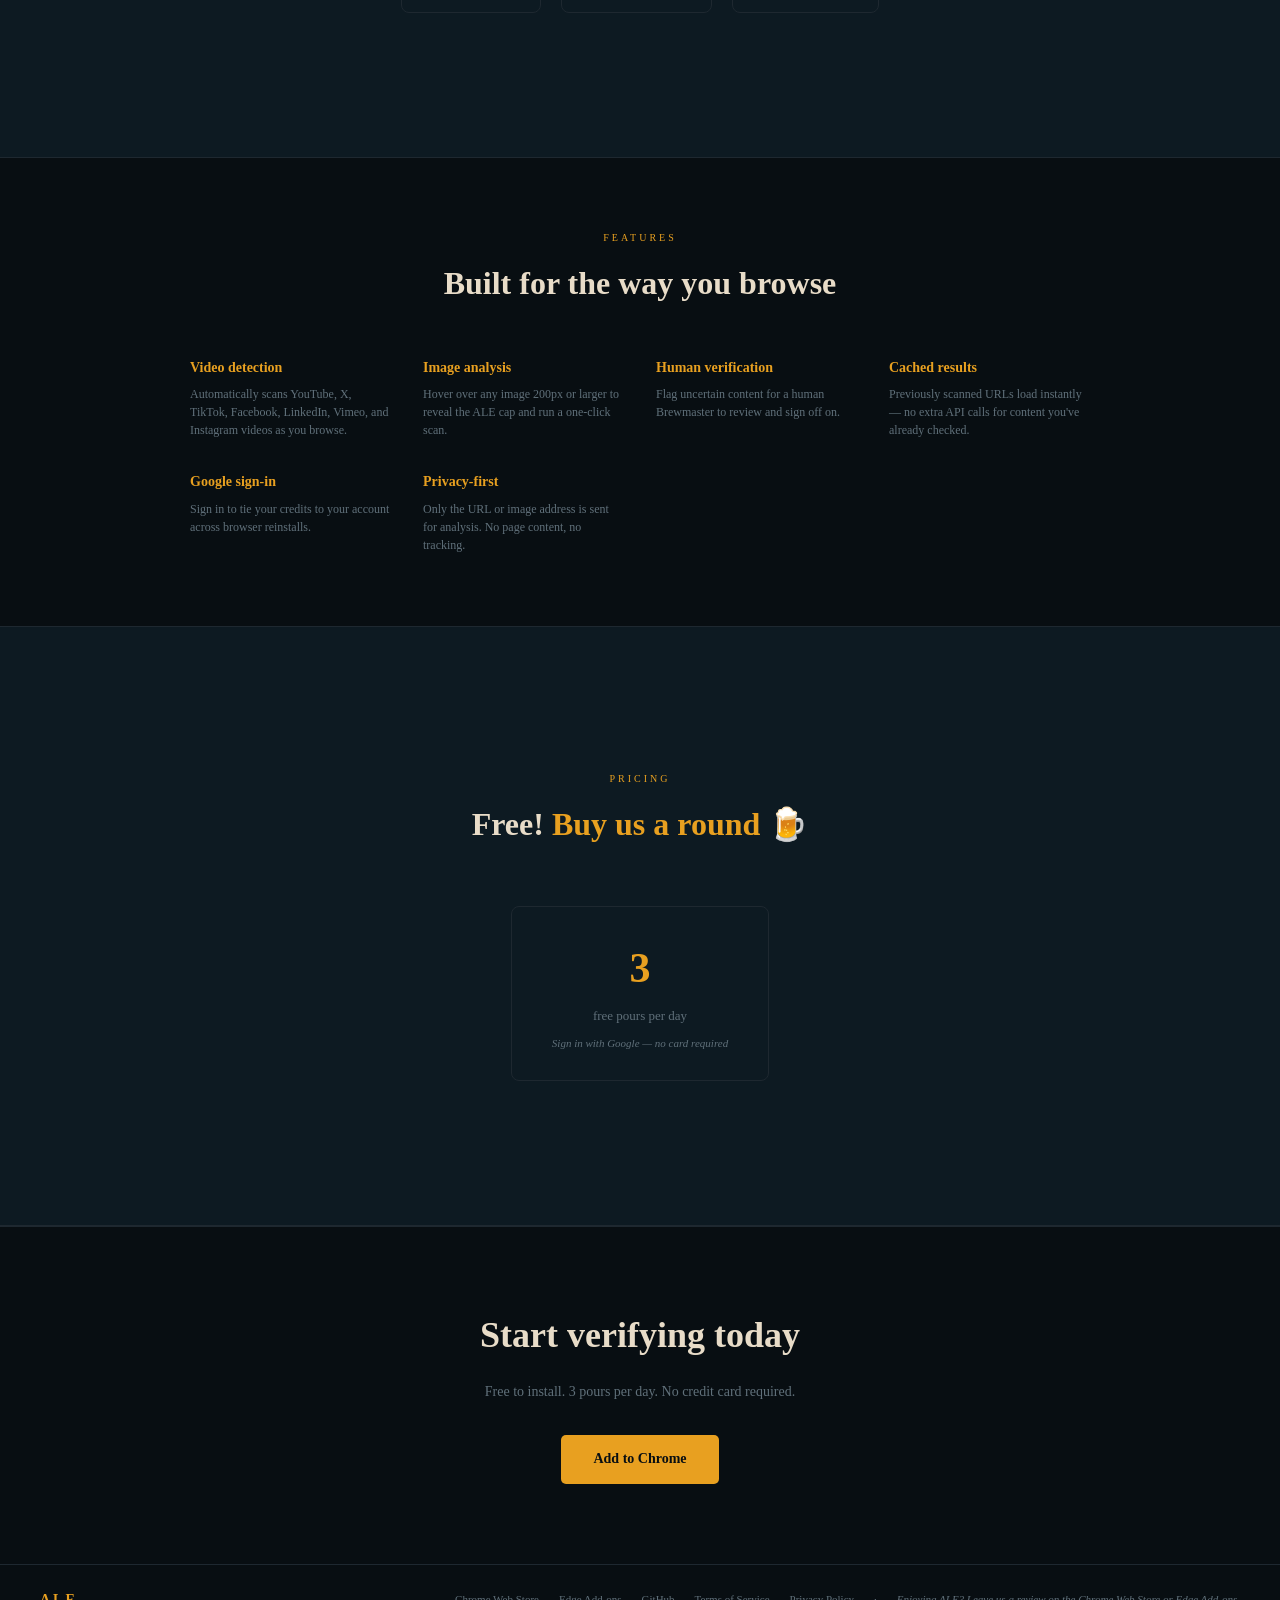
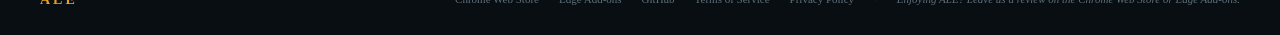
==== commit a8b556bc: "Updated email." ====
--- a/docs/index.html
+++ b/docs/index.html
@@ -346,6 +346,7 @@
   <div class="nav-links">
     <a href="#how-it-works">How it works</a>
     <a href="https://github.com/jackfperryjr/ale-extension" target="_blank" rel="noopener">GitHub</a>
+    <a href="https://chromewebstore.google.com/detail/kkfaafebgjbcekddnlcfcapfemceekko" target="_blank" rel="noopener">Chrome Web Store</a>
   </div>
 </nav>
 
@@ -362,13 +363,21 @@
     Or <a href="https://brewery.getale.io/try" target="_blank" rel="noopener">try it out for yourself!</a>
   </p>
   <div>
-    <a class="btn-primary" href="https://github.com/jackfperryjr/ale-extension/releases/latest/download/ale-extension.zip">
-      Download Extension
+    <a class="btn-primary ale-install-chrome" href="https://chromewebstore.google.com/detail/kkfaafebgjbcekddnlcfcapfemceekko" target="_blank" rel="noopener">
+      Add to Chrome
+    </a>
+    <!-- TODO: replace EDGE_STORE_URL with the approved Edge Add-ons listing URL -->
+    <a class="btn-primary ale-install-edge" href="EDGE_STORE_URL" target="_blank" rel="noopener" style="display:none">
+      Add to Edge
     </a>
     <a class="btn-secondary" href="https://github.com/jackfperryjr/ale-extension" target="_blank" rel="noopener">
       View on GitHub
     </a>
   </div>
+  <p style="font-size:11px; color:var(--muted); margin-top:16px; font-style:italic;">
+    By installing you agree to our <a href="tos.html" style="color:var(--muted); text-decoration:underline;">Terms of Service</a>
+    and <a href="privacy.html" style="color:var(--muted); text-decoration:underline;">Privacy Policy</a>.
+  </p>
 
   <div class="demo-pills">
     <div class="pill">
@@ -483,18 +492,40 @@
 <section class="cta-section">
   <h2>Start verifying today</h2>
   <p>Free to install. 3 pours per day. No credit card required.</p>
-  <a class="btn-primary" href="https://github.com/jackfperryjr/ale-extension/releases/latest" target="_blank" rel="noopener">
-    Download Extension
+  <a class="btn-primary ale-install-chrome" href="https://chromewebstore.google.com/detail/kkfaafebgjbcekddnlcfcapfemceekko" target="_blank" rel="noopener">
+    Add to Chrome
+  </a>
+  <a class="btn-primary ale-install-edge" href="https://microsoftedge.microsoft.com/addons/detail/ale/
+fplhdmbfbfadokkehclmeaahadhjbgfm" target="_blank" rel="noopener" style="display:none">
+    Add to Edge
   </a>
 </section>
 
 <footer>
   <span class="foot-logo">ALE</span>
   <div class="foot-links">
+    <a href="https://chromewebstore.google.com/detail/kkfaafebgjbcekddnlcfcapfemceekko" target="_blank" rel="noopener">Chrome Web Store</a>
+    <!-- TODO: replace EDGE_STORE_URL with the approved Edge Add-ons listing URL -->
+    <a href="EDGE_STORE_URL" target="_blank" rel="noopener">Edge Add-ons</a>
     <a href="https://github.com/jackfperryjr/ale-extension" target="_blank" rel="noopener">GitHub</a>
+    <a href="tos.html">Terms of Service</a>
     <a href="privacy.html">Privacy Policy</a>
+    <span style="color:var(--muted);">·</span>
+    <span style="font-style:italic;">Enjoying ALE? Leave us a review on the
+      <a href="https://chromewebstore.google.com/detail/kkfaafebgjbcekddnlcfcapfemceekko" target="_blank" rel="noopener">Chrome Web Store</a>
+      or <a href="https://microsoftedge.microsoft.com/addons/detail/ale/
+fplhdmbfbfadokkehclmeaahadhjbgfm" target="_blank" rel="noopener">Edge Add-ons</a>.
+    </span>
   </div>
 </footer>
 
+<script>
+  (function () {
+    if (/Edg\//.test(navigator.userAgent)) {
+      document.querySelectorAll('.ale-install-chrome').forEach(function (el) { el.style.display = 'none'; });
+      document.querySelectorAll('.ale-install-edge').forEach(function (el) { el.style.display = ''; });
+    }
+  })();
+</script>
 </body>
 </html>
